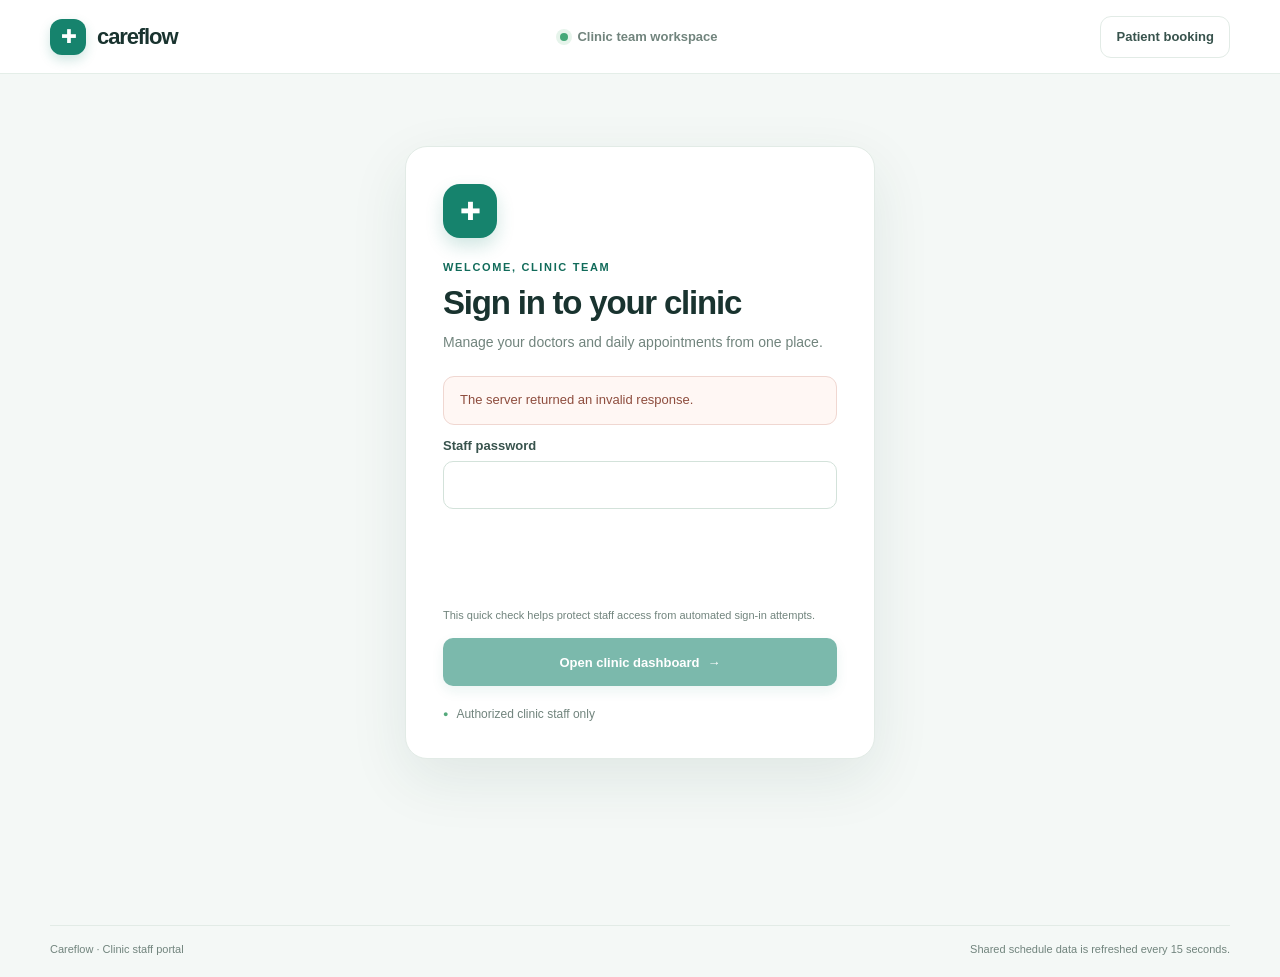
==== clinic.html @ b570c36c "Add Careflow clinic appointment app Co-authored-by: Copilot <223556219+Copilot@users.noreply.github." ====
<!doctype html>
<html lang="en">
  <head>
    <meta charset="utf-8">
    <meta name="viewport" content="width=device-width, initial-scale=1">
    <meta name="theme-color" content="#f2f7f5">
    <title>Careflow — Clinic staff portal</title>
    <link rel="stylesheet" href="/styles.css">
  </head>
  <body>
    <header class="site-header">
      <a class="brand" href="/clinic" aria-label="Careflow clinic portal">
        <span class="brand-mark" aria-hidden="true">✚</span>
        <span>careflow</span>
      </a>
      <span class="secure-label"><span></span> Clinic team workspace</span>
      <a class="portal-link" href="/">Patient booking</a>
    </header>

    <main>
      <section id="clinicLogin" class="clinic-login">
        <div class="login-icon" aria-hidden="true">✚</div>
        <p class="eyebrow">WELCOME, CLINIC TEAM</p>
        <h1>Sign in to your clinic</h1>
        <p>Manage your doctors and daily appointments from one place.</p>
        <div id="loginError" class="notice notice-error" role="alert" hidden></div>
        <form id="staffLoginForm">
          <label>Staff password
            <input name="password" type="password" autocomplete="current-password" required>
          </label>
          <div class="turnstile-block">
            <div id="staffTurnstile" class="turnstile-widget" aria-label="Security check"></div>
            <p>This quick check helps protect staff access from automated sign-in attempts.</p>
          </div>
          <button id="staffLoginButton" class="button button-primary" type="submit" disabled>Open clinic dashboard <span aria-hidden="true">→</span></button>
        </form>
        <p class="login-footnote"><span aria-hidden="true">●</span> Authorized clinic staff only</p>
      </section>

      <div id="clinicDashboard" hidden>
        <section class="clinic-heading">
          <div>
            <p class="eyebrow">YOUR DAILY WORKSPACE</p>
            <h1>Clinic schedule</h1>
            <p class="section-description">Your doctors, appointments, and patient queue—all in one place.</p>
          </div>
          <div class="clinic-heading-actions">
            <span class="staff-pill"><span class="staff-pill-dot"></span><span id="clinicAccountEmail" class="clinic-account-email"></span></span>
            <button id="logoutButton" class="button button-secondary" type="button">Sign out</button>
          </div>
        </section>
        <div id="clinicError" class="notice notice-error" role="alert" hidden></div>
        <div id="clinicSuccess" class="notice notice-success" role="status" hidden></div>

        <section class="admin-section">
          <div class="admin-section-heading">
            <div><p class="section-kicker">CLINIC DIRECTORY</p><h2>Doctors</h2><p>Keep your care team and clinic hours up to date.</p></div>
            <button id="addDoctorButton" class="button button-primary" type="button"><span aria-hidden="true">＋</span> Add doctor</button>
          </div>
          <div id="clinicDoctors" class="clinic-doctor-list"></div>
        </section>

        <section class="admin-section appointments-section">
          <div class="admin-section-heading">
            <div><p class="section-kicker">PATIENT QUEUE</p><h2>Appointments</h2><p>Review visits, manage tokens, or book for someone at reception.</p></div>
            <div class="clinic-appointment-actions">
              <label class="filter-field"><span>Schedule date</span><input id="clinicDate" type="date"></label>
              <button id="bookPatientButton" class="button button-primary" type="button"><span aria-hidden="true">＋</span> Book for a patient</button>
            </div>
          </div>
          <div id="appointmentsList" class="appointments-list" aria-live="polite"></div>
          <div id="appointmentsEmpty" class="empty-card" hidden>
            <span class="empty-symbol">✓</span>
            <strong>No appointments for this date</strong>
            <span>New patient bookings will show up here.</span>
          </div>
        </section>
      </div>
    </main>

    <footer class="site-footer">
      <span>Careflow · Clinic staff portal</span>
      <span>Shared schedule data is refreshed every 15 seconds.</span>
    </footer>

    <dialog id="doctorDialog" class="doctor-dialog">
      <form id="doctorForm" novalidate>
        <div class="dialog-heading">
          <div><p class="eyebrow">CLINIC DIRECTORY</p><h2 id="doctorDialogTitle">Add a doctor</h2></div>
          <button type="button" id="closeDoctorDialog" class="dialog-close" aria-label="Close">×</button>
        </div>
        <input type="hidden" name="id">
        <label>Doctor name<input name="name" required maxlength="100" placeholder="Dr. Alex Taylor"></label>
        <label>Specialty<input name="specialty" required maxlength="100" placeholder="Family Medicine"></label>
        <fieldset class="days-field">
          <legend>Working days</legend>
          <div class="days-options">
            <label><input type="checkbox" name="workingDays" value="0"> Sun</label>
            <label><input type="checkbox" name="workingDays" value="1"> Mon</label>
            <label><input type="checkbox" name="workingDays" value="2"> Tue</label>
            <label><input type="checkbox" name="workingDays" value="3"> Wed</label>
            <label><input type="checkbox" name="workingDays" value="4"> Thu</label>
            <label><input type="checkbox" name="workingDays" value="5"> Fri</label>
            <label><input type="checkbox" name="workingDays" value="6"> Sat</label>
          </div>
        </fieldset>
        <div class="form-fields">
          <label>Start time<input name="startTime" type="time" required value="09:00"></label>
          <label>End time<input name="endTime" type="time" required value="17:00"></label>
        </div>
        <label>Average consultation estimate (minutes per patient)
          <select name="avgMinutes">
            <option value="5">5 minutes</option><option value="6">6 minutes</option>
            <option value="7" selected>7 minutes</option><option value="8">8 minutes</option>
            <option value="9">9 minutes</option><option value="10">10 minutes</option>
            <option value="12">12 minutes</option><option value="15">15 minutes</option>
            <option value="20">20 minutes</option><option value="30">30 minutes</option>
            <option value="45">45 minutes</option><option value="60">60 minutes</option>
          </select>
        </label>
        <p class="form-help">Starter values by specialty are estimates, not medical standards. Adjust them to your clinic's actual visit lengths.</p>
        <label class="active-toggle"><input name="active" type="checkbox" checked> Listed for patient bookings</label>
        <p id="doctorFormError" class="form-error" role="alert" hidden></p>
        <div class="dialog-actions">
          <button id="cancelDoctorEdit" class="button button-secondary" type="button">Cancel</button>
          <button class="button button-primary" type="submit">Save doctor</button>
        </div>
      </form>
    </dialog>

    <dialog id="appointmentDialog" class="doctor-dialog">
      <form id="staffAppointmentForm">
        <div class="dialog-heading">
          <div><p class="eyebrow">RECEPTION BOOKING</p><h2>Book for a patient</h2></div>
          <button type="button" id="closeAppointmentDialog" class="dialog-close" aria-label="Close">×</button>
        </div>
        <label>Doctor
          <select name="doctorId" required></select>
        </label>
        <div class="form-fields">
          <label>Patient name<input name="patientName" required maxlength="100" autocomplete="name"></label>
          <label>Appointment date<input name="date" type="date" required></label>
        </div>
        <label>Patient mobile number
          <input name="patientPhone" type="tel" required maxlength="24" autocomplete="tel" placeholder="7-15 digits">
        </label>
        <p class="form-help">Enter the patient's phone number so the clinic can contact them. Share the private tracking link after booking.</p>
        <p id="staffAppointmentError" class="form-error" role="alert" hidden></p>
        <div class="dialog-actions">
          <button id="cancelStaffAppointment" class="button button-secondary" type="button">Cancel</button>
          <button id="saveStaffAppointment" class="button button-primary" type="submit" disabled>Book appointment</button>
        </div>
      </form>
    </dialog>

    <div id="toastRegion" class="toast-region" aria-live="polite"></div>
    <script src="/turnstile.js"></script>
    <script src="/clinic.js"></script>
  </body>
</html>
---- styles.css ----
:root {
  color-scheme: light;
  --ink: #19332f;
  --ink-soft: #38534d;
  --muted: #71847d;
  --muted-soft: #90a099;
  --line: #e2ebe6;
  --line-strong: #d3e2da;
  --green: #16836d;
  --green-dark: #116b5a;
  --green-deep: #124e45;
  --mint: #e3f3ec;
  --mint-soft: #f0f8f4;
  --canvas: #f4f8f6;
  --white: #fff;
  --amber: #d49b4f;
  --rose: #b9685d;
  --shadow-card: 0 12px 34px rgb(26 64 51 / 7%);
  font-family: Inter, "Segoe UI", Arial, sans-serif;
  font-synthesis: none;
  text-rendering: optimizeLegibility;
}

* { box-sizing: border-box; }
[hidden] { display: none !important; }
html { scroll-behavior: smooth; scroll-padding-top: 86px; }
body { margin: 0; background: var(--canvas); color: var(--ink); font-size: 15px; -webkit-font-smoothing: antialiased; }
button, input, select { font: inherit; }
button { cursor: pointer; }
button:disabled { cursor: not-allowed; opacity: .56; }
a { color: inherit; }

.site-header {
  position: sticky;
  top: 0;
  z-index: 4;
  height: 74px;
  display: flex;
  align-items: center;
  gap: 30px;
  padding: 0 max(28px, calc((100% - 1180px) / 2));
  border-bottom: 1px solid rgb(222 234 227 / 80%);
  background: rgb(255 255 255 / 94%);
  backdrop-filter: blur(14px);
}
.brand { display: inline-flex; align-items: center; gap: 11px; color: var(--ink); text-decoration: none; font-size: 22px; font-weight: 750; letter-spacing: -1.1px; }
.brand-mark { width: 36px; height: 36px; display: grid; place-items: center; border-radius: 12px; color: #fff; background: var(--green); box-shadow: 0 5px 12px rgb(22 131 109 / 20%); font-size: 19px; }
.secure-label { display: flex; align-items: center; gap: 9px; margin-left: auto; color: var(--muted); font-size: 13px; font-weight: 600; }
.secure-label > span { width: 8px; height: 8px; border-radius: 50%; background: #45a878; box-shadow: 0 0 0 4px #e6f4eb; }
.portal-link { display: inline-flex; align-items: center; justify-content: center; gap: 8px; min-height: 42px; margin-left: auto; border: 1px solid var(--line); border-radius: 11px; padding: 0 15px; color: var(--ink-soft); background: #fff; text-decoration: none; font-size: 13px; font-weight: 650; transition: border-color .2s, color .2s, background .2s; }
.portal-link:hover { border-color: #b9d8c8; color: var(--green-dark); background: var(--mint-soft); }
.portal-link-icon { color: var(--green); font-size: 15px; }

main { width: min(100% - 56px, 1180px); min-height: calc(100vh - 150px); margin: 0 auto; }
.hero { position: relative; min-height: 368px; display: flex; align-items: center; margin-top: 28px; overflow: hidden; border: 1px solid #d5e9dd; border-radius: 24px; padding: 52px 7%; background: linear-gradient(116deg, #eaf6ef 0%, #edf7f1 54%, #dcefe5 100%); box-shadow: 0 18px 50px rgb(31 78 57 / 6%); }
.hero::before { position: absolute; top: -190px; right: 12%; width: 430px; height: 430px; border: 1px solid rgb(67 145 105 / 13%); border-radius: 50%; content: ""; }
.hero-copy { position: relative; z-index: 1; width: min(100%, 560px); }
.eyebrow { margin: 0 0 13px; color: var(--green-dark); font-size: 11px; font-weight: 750; letter-spacing: 1.65px; }
h1, h2, h3, p { margin-top: 0; }
.hero h1, .clinic-heading h1, .clinic-login h1 { margin: 0; color: var(--ink); font-size: clamp(38px, 5vw, 58px); line-height: 1.06; letter-spacing: -2.6px; }
.hero h1 span { color: var(--green); }
.hero-description { max-width: 485px; margin: 18px 0 23px; color: #60766d; font-size: 16px; line-height: 1.72; }
.hero-cta { display: inline-flex; align-items: center; gap: 11px; min-height: 48px; border-radius: 12px; padding: 0 18px; color: #fff; background: var(--green); box-shadow: 0 7px 17px rgb(22 131 109 / 19%); text-decoration: none; font-size: 14px; font-weight: 700; transition: transform .2s, background .2s; }
.hero-cta:hover { transform: translateY(-2px); background: var(--green-dark); }
.hero-cta span { display: grid; width: 22px; height: 22px; place-items: center; border-radius: 7px; color: var(--green-dark); background: #fff; font-size: 14px; }
.hero-art { position: absolute; top: 0; right: 0; width: 44%; height: 100%; }
.hero-orbit { position: absolute; border: 1px solid rgb(39 128 91 / 15%); border-radius: 50%; }
.orbit-one { top: 17px; right: 62px; width: 310px; height: 310px; }
.orbit-two { top: 52px; right: 97px; width: 240px; height: 240px; }
.hero-card { position: absolute; top: 92px; right: 13%; width: 272px; min-height: 182px; display: flex; align-items: flex-start; gap: 15px; padding: 24px; border: 1px solid rgb(255 255 255 / 82%); border-radius: 19px; background: rgb(255 255 255 / 94%); box-shadow: 0 20px 46px rgb(23 75 54 / 15%); transform: rotate(2deg); }
.hero-card-icon { width: 42px; height: 42px; display: grid; flex: 0 0 42px; place-items: center; border-radius: 14px; color: var(--green-dark); background: var(--mint); font-size: 22px; font-weight: 750; }
.hero-card-copy { display: grid; gap: 11px; }
.hero-card-copy small { color: var(--muted); font-size: 9px; font-weight: 750; letter-spacing: 1.15px; }
.hero-card-copy strong { color: var(--ink); font-size: 22px; line-height: 1.2; letter-spacing: -.5px; }
.hero-card-copy > span { color: var(--green-dark); font-size: 11px; font-weight: 650; }
.hero-sparkle { position: absolute; color: var(--amber); }.sparkle-one { top: 51px; right: 70px; font-size: 27px; }.sparkle-two { right: 55px; bottom: 47px; font-size: 33px; }

.booking-steps { display: grid; grid-template-columns: repeat(3, 1fr); gap: 14px; margin: 20px 0 0; }
.booking-step { min-height: 82px; display: flex; align-items: center; gap: 14px; border: 1px solid var(--line); border-radius: 15px; padding: 14px 18px; background: #fff; }
.booking-step > span { width: 38px; height: 38px; display: grid; flex: 0 0 38px; place-items: center; border-radius: 12px; color: var(--green-dark); background: var(--mint-soft); font-size: 12px; font-weight: 750; }
.booking-step div { display: grid; gap: 4px; }.booking-step strong { color: var(--ink-soft); font-size: 13px; }.booking-step small { color: var(--muted); font-size: 12px; }

.booking-section { padding: 54px 0 35px; }
.section-top { display: flex; justify-content: space-between; align-items: end; gap: 24px; margin-bottom: 22px; }
.section-top h2, .admin-section h2, .booking-panel h2 { margin: 0 0 8px; color: var(--ink); font-size: 27px; letter-spacing: -.8px; }
.section-description { margin: 0; color: var(--muted); font-size: 14px; line-height: 1.6; }
.filters { display: flex; gap: 11px; }
.filter-field { display: grid; gap: 7px; color: #526a60; font-size: 12px; font-weight: 700; }
.filter-field input, .filter-field select { min-width: 172px; height: 46px; border: 1px solid var(--line-strong); border-radius: 10px; padding: 0 13px; color: var(--ink-soft); background: #fff; font-size: 14px; }
.filter-field input:focus, .filter-field select:focus, input:focus, select:focus { outline: 3px solid rgb(54 154 112 / 17%); border-color: #58a987; }
.doctor-grid { display: grid; grid-template-columns: repeat(2, minmax(0, 1fr)); gap: 15px; }
.doctor-card { position: relative; min-width: 0; display: flex; align-items: center; gap: 16px; border: 1px solid var(--line); border-radius: 16px; padding: 19px; background: #fff; box-shadow: 0 4px 16px rgb(28 69 52 / 3%); transition: transform .2s, border-color .2s, box-shadow .2s; }
.doctor-card:hover { transform: translateY(-2px); border-color: #c1decf; box-shadow: var(--shadow-card); }
.doctor-avatar { width: 56px; height: 56px; display: grid; flex: 0 0 56px; place-items: center; border-radius: 17px; color: #26745c; background: #e7f4eb; font-size: 15px; font-weight: 750; }
.doctor-avatar.violet { color: #7363a0; background: #f0eef9; }.doctor-avatar.rose { color: #a76e73; background: #f8eeee; }.doctor-avatar.blue { color: #527b98; background: #eaf3f8; }.doctor-avatar.gold { color: #96743e; background: #f8f1e4; }
.doctor-info { min-width: 0; flex: 1; }
.doctor-name { margin: 0 0 5px; overflow: hidden; color: var(--ink); font-size: 17px; font-weight: 750; text-overflow: ellipsis; white-space: nowrap; }
.doctor-specialty { margin: 0 0 10px; color: var(--green-dark); font-size: 13px; font-weight: 650; }
.doctor-meta { display: flex; flex-wrap: wrap; gap: 7px 12px; color: var(--muted); font-size: 11px; }.doctor-meta span { display: inline-flex; align-items: center; gap: 5px; }
.doctor-meta:last-child { margin-top: 6px; }
.doctor-open { min-height: 42px; flex: 0 0 auto; border: 1px solid #d1e8dc; border-radius: 10px; padding: 0 13px; color: var(--green-dark); background: var(--mint-soft); font-size: 12px; font-weight: 750; transition: color .2s, background .2s, border-color .2s; }
.doctor-open:hover { border-color: var(--green); color: #fff; background: var(--green); }
.empty-card { min-height: 210px; display: grid; align-content: center; justify-items: center; gap: 10px; border: 1px dashed #cbded2; border-radius: 16px; color: var(--muted); background: #fff; font-size: 13px; }
.empty-card strong { color: var(--ink-soft); font-size: 16px; }.empty-symbol { width: 42px; height: 42px; display: grid; place-items: center; border-radius: 14px; color: var(--green-dark); background: var(--mint); font-size: 20px; }

.button { min-height: 44px; display: inline-flex; align-items: center; justify-content: center; gap: 8px; border: 0; border-radius: 10px; padding: 0 16px; font-size: 13px; font-weight: 750; transition: background .2s, transform .2s, box-shadow .2s; }
.button:active { transform: translateY(1px); }
.button-primary { color: #fff; background: var(--green); box-shadow: 0 5px 13px rgb(22 131 109 / 16%); }.button-primary:hover { background: var(--green-dark); box-shadow: 0 7px 17px rgb(22 131 109 / 22%); }
.button-secondary { border: 1px solid var(--line-strong); color: var(--ink-soft); background: #fff; }.button-secondary:hover { border-color: #b8d7c7; color: var(--green-dark); background: var(--mint-soft); }
.text-button { border: 0; padding: 8px; color: var(--green-dark); background: transparent; font-size: 13px; font-weight: 700; }.text-button:hover { text-decoration: underline; }
.notice { margin: 13px 0; border-radius: 11px; padding: 13px 16px; font-size: 13px; line-height: 1.55; }
.notice-error { border: 1px solid #f0d7d1; color: #8e4d3e; background: #fff7f4; }.notice-success { border: 1px solid #cfe7d7; color: #356b48; background: #f0f8f2; }
.notice-warning { border: 1px solid #ebdfc3; color: #79642f; background: #fffaf0; }

.booking-panel { margin: 0 0 45px; border: 1px solid var(--line); border-radius: 18px; padding: 27px; background: #fff; box-shadow: var(--shadow-card); }
.booking-panel-heading { display: flex; align-items: flex-start; justify-content: space-between; gap: 17px; padding-bottom: 20px; border-bottom: 1px solid #edf2ef; }
.booking-panel-heading h2 { font-size: 24px; }.booking-panel-heading .section-description { color: var(--green-dark); }
.slot-area { padding: 20px 0; }
.slot-heading { display: flex; justify-content: space-between; align-items: center; gap: 15px; margin-bottom: 12px; color: var(--ink-soft); font-size: 14px; }.slot-heading span { color: var(--muted); font-size: 12px; }
.next-token-estimate { border: 1px solid #cde5d7; border-radius: 12px; padding: 16px 18px; color: #365e4c; background: var(--mint-soft); font-size: 14px; line-height: 1.65; }
.muted-message { margin: 0; color: var(--muted); font-size: 13px; line-height: 1.6; }
.patient-form { padding-top: 19px; border-top: 1px solid #edf2ef; }
.form-intro { display: grid; gap: 5px; margin-bottom: 16px; color: var(--ink-soft); font-size: 15px; }.form-intro span { color: var(--muted); font-size: 13px; }
.form-fields { display: grid; grid-template-columns: repeat(2, minmax(0, 1fr)); gap: 16px; }
.patient-form label, .doctor-dialog form > label { display: grid; gap: 8px; color: #405c50; font-size: 13px; font-weight: 700; }
.form-help { margin: -5px 0 0; color: var(--muted); font-size: 12px; line-height: 1.55; }
.patient-form input, .doctor-dialog input:not([type=checkbox]):not([type=hidden]), .doctor-dialog select { width: 100%; min-height: 46px; border: 1px solid var(--line-strong); border-radius: 10px; padding: 0 13px; color: var(--ink); background: #fff; font-size: 14px; }
.turnstile-block { display: grid; justify-items: start; gap: 5px; min-width: 0; margin-top: 15px; }
.turnstile-widget { max-width: 100%; min-height: 65px; overflow: hidden; }
.turnstile-block p { margin: 0; color: var(--muted); font-size: 11px; line-height: 1.5; }
.form-submit-row { display: flex; justify-content: space-between; align-items: center; gap: 16px; margin-top: 18px; }
.privacy-note { color: var(--muted); font-size: 12px; line-height: 1.5; }.form-error { margin: 10px 0 0; color: #a14c3e; font-size: 13px; line-height: 1.5; }

.confirmation-card { display: flex; gap: 17px; margin: 0 0 44px; border: 1px solid #cde5d5; border-radius: 17px; padding: 25px; background: #f1f8f2; box-shadow: var(--shadow-card); }
.confirmation-icon { width: 45px; height: 45px; display: grid; flex: 0 0 45px; place-items: center; border-radius: 15px; color: #fff; background: #43956b; font-size: 21px; font-weight: 700; }
.confirmation-icon.cancelled { background: var(--rose); }
.confirmation-copy h2 { margin: 0 0 10px; font-size: 24px; letter-spacing: -.5px; }.confirmation-copy > p:not(.eyebrow) { color: #526b5c; font-size: 14px; line-height: 1.65; }.confirmation-help { color: var(--muted) !important; }
.booking-track-link { color: var(--green-dark); font-size: 13px; font-weight: 750; }.booking-track-link:hover { text-decoration-thickness: 2px; }
.confirmation-actions { display: flex; flex-wrap: wrap; gap: 9px; }
.button-danger { border: 1px solid #ecd2cd; color: #914e43; background: #fff7f5; }.button-danger:hover { background: #ffefeb; }
.booking-notifications { display: grid; gap: 9px; margin: 14px 0; }
.booking-update { display: flex; justify-content: space-between; align-items: center; gap: 13px; border: 1px solid #e8dfc7; border-radius: 10px; padding: 12px 14px; background: #fffaf0; }
.booking-update p { margin: 0; color: #75643e; font-size: 13px; line-height: 1.5; }

.clinic-login { width: min(100%, 470px); margin: 72px auto; border: 1px solid var(--line); border-radius: 22px; padding: 37px; background: #fff; box-shadow: 0 20px 60px rgb(27 68 51 / 9%); }
.login-icon { width: 54px; height: 54px; display: grid; place-items: center; margin-bottom: 23px; border-radius: 17px; color: #fff; background: var(--green); box-shadow: 0 8px 18px rgb(22 131 109 / 20%); font-size: 25px; }
.clinic-login h1 { font-size: 33px; letter-spacing: -1.2px; }.clinic-login > p:not(.eyebrow):not(.login-footnote) { margin: 10px 0 23px; color: var(--muted); font-size: 14px; line-height: 1.6; }
.clinic-login form { display: grid; gap: 13px; }.clinic-login label { display: grid; gap: 8px; color: var(--ink-soft); font-size: 13px; font-weight: 700; }
.clinic-login input { width: 100%; height: 48px; border: 1px solid var(--line-strong); border-radius: 10px; padding: 0 13px; font-size: 15px; }
.clinic-login .button { width: 100%; min-height: 48px; margin-top: 2px; }
.login-footnote { display: flex; align-items: center; gap: 8px; margin: 21px 0 0; color: var(--muted); font-size: 12px; }.login-footnote span { color: #54a97b; font-size: 9px; }
.clinic-heading { display: flex; justify-content: space-between; align-items: center; gap: 25px; padding: 43px 0 28px; }
.clinic-heading h1 { font-size: 37px; letter-spacing: -1.3px; }.clinic-heading .eyebrow { margin-bottom: 9px; }.clinic-heading .section-description { margin-top: 10px; }
.clinic-heading-actions { display: flex; align-items: center; gap: 10px; }
.clinic-account-email { color: var(--ink-soft); font-size: 12px; font-weight: 650; }
.staff-pill { display: inline-flex; align-items: center; gap: 8px; min-height: 40px; border: 1px solid var(--line); border-radius: 20px; padding: 0 13px; background: #fff; }
.staff-pill-dot { width: 8px; height: 8px; border-radius: 50%; background: #46a572; }
.admin-section { margin: 0 0 18px; border: 1px solid var(--line); border-radius: 17px; padding: 23px; background: #fff; box-shadow: 0 6px 23px rgb(27 68 51 / 4%); }
.admin-section-heading { display: flex; justify-content: space-between; align-items: center; gap: 20px; margin-bottom: 18px; }
.admin-section-heading h2 { margin: 0 0 5px; font-size: 21px; letter-spacing: -.4px; }.admin-section-heading p:not(.section-kicker) { margin: 0; color: var(--muted); font-size: 13px; line-height: 1.5; }
.section-kicker { margin: 0 0 7px; color: var(--green-dark); font-size: 10px; font-weight: 750; letter-spacing: 1.25px; }
.clinic-appointment-actions { display: flex; align-items: end; gap: 10px; }.clinic-appointment-actions .button { white-space: nowrap; }
.clinic-doctor-list { display: grid; gap: 10px; }
.clinic-doctor-row { display: grid; grid-template-columns: minmax(160px, 1.35fr) minmax(150px, 1fr) minmax(185px, 1.35fr) auto; align-items: center; gap: 17px; border: 1px solid #e8efeb; border-radius: 12px; padding: 15px; background: #fcfefd; }
.clinic-doctor-row.inactive { opacity: .65; }.clinic-doctor-name { color: var(--ink); font-size: 14px; font-weight: 750; }.clinic-doctor-specialty { margin-top: 5px; color: var(--green-dark); font-size: 12px; font-weight: 650; }
.hours-copy { color: var(--ink-soft); font-size: 12px; line-height: 1.6; }.days-copy { color: var(--muted); font-size: 12px; line-height: 1.5; }
.row-actions { display: flex; justify-content: end; gap: 7px; }.small-button { min-height: 34px; border: 1px solid var(--line); border-radius: 8px; padding: 0 11px; color: var(--ink-soft); background: #fff; font-size: 12px; font-weight: 650; transition: background .2s, border-color .2s; }.small-button:hover { border-color: #b9d7c7; background: var(--mint-soft); }.small-button.danger { color: #98594e; }

.appointments-list { display: grid; gap: 9px; }
.appointment-row { display: grid; grid-template-columns: 90px minmax(150px, 1.3fr) minmax(135px, 1fr) minmax(110px, .7fr) auto; align-items: center; gap: 15px; border: 1px solid #e8efeb; border-radius: 12px; padding: 15px; background: #fcfefd; }
.appointment-time { color: var(--green-dark); font-size: 14px; font-weight: 750; }.appointment-patient { color: var(--ink); font-size: 13px; font-weight: 700; }.appointment-phone { display: block; margin-top: 5px; color: var(--muted); font-size: 12px; font-weight: 400; }.appointment-doctor { color: var(--ink-soft); font-size: 12px; }.appointment-duration { margin-top: 5px; color: var(--muted); font-size: 11px; }
.appointment-status { display: inline-flex; align-items: center; gap: 7px; color: #3b805a; font-size: 12px; font-weight: 650; text-transform: capitalize; }.appointment-status::before { width: 8px; height: 8px; border-radius: 50%; background: #56a578; content: ""; }.appointment-status.completed { color: #74847b; }.appointment-status.completed::before { background: #9daa9f; }.appointment-status.cancelled, .appointment-status.no_show { color: #9a6b63; }.appointment-status.cancelled::before, .appointment-status.no_show::before { background: #c4897c; }

.doctor-dialog { width: min(520px, calc(100% - 28px)); max-height: min(90vh, 790px); overflow-y: auto; border: 1px solid var(--line); border-radius: 18px; padding: 27px; color: var(--ink); background: #fff; box-shadow: 0 25px 80px rgb(17 45 34 / 28%); }
.doctor-dialog::backdrop { background: rgb(16 38 29 / 56%); backdrop-filter: blur(3px); }.doctor-dialog form { display: grid; gap: 15px; }
.dialog-heading { display: flex; justify-content: space-between; align-items: start; margin-bottom: 3px; }.dialog-heading h2 { margin: 0; font-size: 23px; letter-spacing: -.6px; }.dialog-close { width: 36px; height: 36px; border: 0; border-radius: 10px; color: var(--muted); background: var(--canvas); font-size: 25px; }.dialog-close:hover { color: var(--ink); background: var(--mint); }
.days-field { margin: 0; border: 1px solid var(--line-strong); border-radius: 10px; padding: 13px; }.days-field legend { padding: 0 6px; color: var(--ink-soft); font-size: 12px; font-weight: 700; }.days-options { display: flex; flex-wrap: wrap; gap: 10px 16px; }.days-options label, .active-toggle { display: flex; align-items: center; gap: 7px; color: var(--ink-soft); font-size: 12px; }.days-options input, .active-toggle input { accent-color: var(--green); }
.active-toggle { margin-top: 2px; }.dialog-actions { display: flex; justify-content: flex-end; gap: 9px; padding-top: 5px; }
.toast-region { position: fixed; right: 22px; bottom: 22px; z-index: 5; display: grid; gap: 9px; }.toast { max-width: min(390px, calc(100vw - 40px)); border-radius: 10px; padding: 14px 17px; color: #fff; background: #214b3f; box-shadow: 0 8px 28px rgb(18 44 33 / 25%); font-size: 13px; line-height: 1.5; }
.site-footer { width: min(100% - 56px, 1180px); display: flex; justify-content: space-between; gap: 20px; margin: 29px auto 0; border-top: 1px solid var(--line); padding: 17px 0 22px; color: var(--muted); font-size: 11px; }

@media (max-width: 900px) {
  .hero { min-height: 340px; padding-left: 5%; }.hero-art { right: -9%; width: 45%; opacity: .92; }.hero-card { right: 12%; width: 245px; }.orbit-one { right: 44px; }.orbit-two { right: 79px; }
  .doctor-grid { grid-template-columns: 1fr; }.clinic-doctor-row { grid-template-columns: minmax(150px, 1.2fr) minmax(130px, 1fr) auto; }.clinic-doctor-row > :nth-child(3) { grid-column: 1 / span 2; }
  .appointment-row { grid-template-columns: 80px minmax(140px, 1.2fr) minmax(125px, 1fr) auto; }.appointment-row > :nth-child(4) { grid-column: 3; }.appointment-row .row-actions { grid-column: 4; grid-row: 1 / span 2; flex-direction: column; }
}

@media (max-width: 640px) {
  html { scroll-padding-top: 70px; }
  .site-header { height: 64px; gap: 12px; padding: 0 18px; }.brand { gap: 8px; font-size: 19px; }.brand-mark { width: 32px; height: 32px; border-radius: 10px; font-size: 17px; }.portal-link { min-height: 38px; padding: 0 11px; font-size: 11px; }.secure-label { display: none; }
  main { width: calc(100% - 32px); }.hero { min-height: 380px; align-items: flex-start; margin-top: 16px; border-radius: 19px; padding: 31px 24px 190px; }.hero h1 { font-size: clamp(34px, 10vw, 46px); letter-spacing: -1.8px; }.hero-description { max-width: 440px; margin: 13px 0 17px; font-size: 14px; line-height: 1.6; }.hero-art { top: auto; right: 0; bottom: 0; width: 100%; height: 190px; opacity: .94; }.hero-orbit { display: none; }.hero-card { top: 10px; right: 15%; width: min(280px, 74%); min-height: 138px; gap: 12px; padding: 17px; transform: rotate(1deg); }.hero-card-icon { width: 36px; height: 36px; flex-basis: 36px; border-radius: 12px; }.hero-card-copy { gap: 7px; }.hero-card-copy strong { font-size: 19px; }.sparkle-one { top: 12px; right: 6%; }.sparkle-two { right: 8%; bottom: 14px; }
  .booking-steps { grid-template-columns: 1fr; gap: 8px; margin-top: 12px; }.booking-step { min-height: 67px; padding: 10px 13px; }.booking-step > span { width: 34px; height: 34px; flex-basis: 34px; border-radius: 10px; }
  .booking-section { padding: 38px 0 25px; }.section-top { align-items: stretch; flex-direction: column; gap: 16px; }.section-top h2 { font-size: 24px; }.filters { display: grid; grid-template-columns: 1fr 1fr; gap: 9px; }.filter-field input, .filter-field select { width: 100%; min-width: 0; height: 44px; font-size: 13px; }.filter-field { font-size: 11px; }
  .doctor-grid { gap: 10px; }.doctor-card { align-items: flex-start; flex-wrap: wrap; gap: 12px; padding: 14px; border-radius: 13px; }.doctor-avatar { width: 47px; height: 47px; flex-basis: 47px; border-radius: 14px; }.doctor-info { flex: 1 1 calc(100% - 63px); }.doctor-name { font-size: 15px; }.doctor-specialty { margin-bottom: 7px; font-size: 12px; }.doctor-meta { font-size: 10px; }.doctor-open { width: 100%; min-height: 42px; margin-top: 1px; font-size: 12px; }
  .booking-panel { margin-bottom: 27px; border-radius: 15px; padding: 17px; }.booking-panel-heading { gap: 9px; }.booking-panel-heading h2 { font-size: 21px; }.booking-panel-heading .text-button { flex: 0 0 auto; padding: 5px 0; font-size: 11px; }.slot-area { padding: 16px 0; }.slot-heading { align-items: flex-start; flex-direction: column; gap: 4px; font-size: 13px; }.form-fields { grid-template-columns: 1fr; gap: 13px; }.form-submit-row { align-items: stretch; flex-direction: column; gap: 11px; }.form-submit-row .button { width: 100%; }.privacy-note { font-size: 11px; }.patient-form input { min-height: 45px; }
  .confirmation-card { gap: 12px; margin-bottom: 27px; border-radius: 14px; padding: 16px; }.confirmation-icon { width: 38px; height: 38px; flex-basis: 38px; border-radius: 12px; }.confirmation-copy h2 { font-size: 20px; }.confirmation-copy > p:not(.eyebrow) { font-size: 13px; }.booking-update { align-items: flex-start; flex-direction: column; }
  .clinic-login { margin: 45px auto; border-radius: 18px; padding: 25px; }.clinic-login h1 { font-size: 28px; }.clinic-heading { align-items: flex-start; flex-direction: column; gap: 15px; padding: 30px 0 22px; }.clinic-heading h1 { font-size: 31px; }.clinic-heading-actions { width: 100%; justify-content: space-between; }.staff-pill { min-height: 38px; }.admin-section { margin-bottom: 13px; border-radius: 14px; padding: 16px; }.admin-section-heading { align-items: flex-start; flex-direction: column; gap: 13px; }.admin-section-heading .button { width: 100%; }
  .clinic-appointment-actions { width: 100%; align-items: stretch; flex-direction: column; }.clinic-appointment-actions .filter-field { width: 100%; }.clinic-appointment-actions .filter-field input { width: 100%; }.clinic-appointment-actions .button { width: 100%; white-space: normal; }
  .clinic-doctor-row { grid-template-columns: minmax(0, 1fr) auto; gap: 9px; padding: 12px; }.clinic-doctor-row > :nth-child(2), .clinic-doctor-row > :nth-child(3) { grid-column: 1 / -1; }.clinic-doctor-row .row-actions { grid-column: 2; grid-row: 1; flex-direction: column; }.clinic-doctor-name { font-size: 13px; }
  .appointment-row { grid-template-columns: 1fr auto; gap: 8px 12px; padding: 13px; }.appointment-row > :nth-child(1) { grid-column: 1; }.appointment-row > :nth-child(2) { grid-column: 1; }.appointment-row > :nth-child(3) { grid-column: 1; }.appointment-row > :nth-child(4) { grid-column: 1; }.appointment-row .row-actions { grid-column: 2; grid-row: 1 / span 4; flex-direction: column; }.appointment-status { font-size: 11px; }
  .doctor-dialog { border-radius: 15px; padding: 19px; }.dialog-heading h2 { font-size: 20px; }.days-options { gap: 10px 12px; }.site-footer { width: calc(100% - 32px); flex-direction: column; gap: 6px; line-height: 1.5; }
}

@media (prefers-reduced-motion: reduce) {
  *, *::before, *::after { scroll-behavior: auto !important; transition-duration: .01ms !important; animation-duration: .01ms !important; animation-iteration-count: 1 !important; }
}
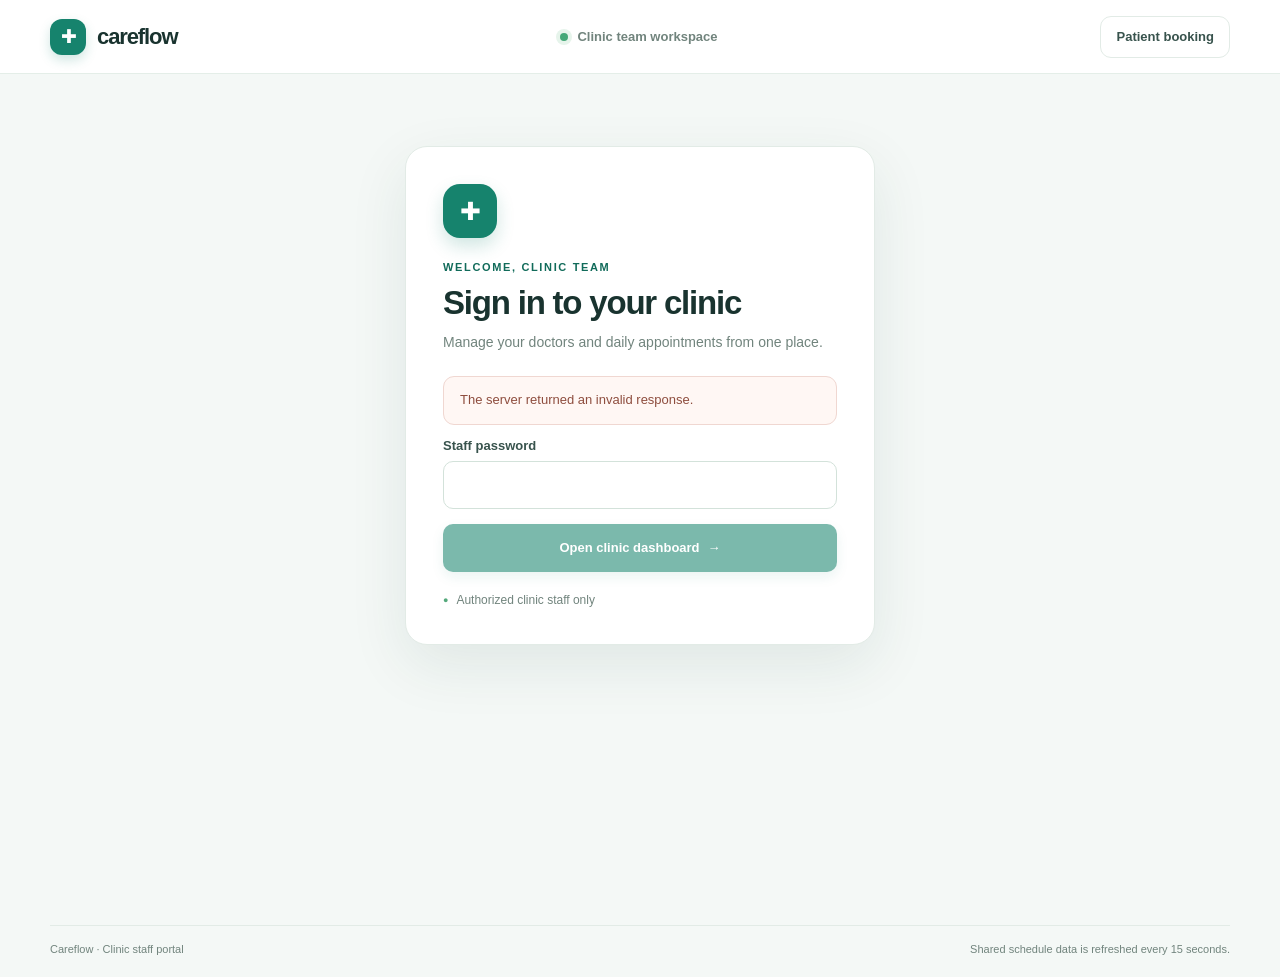
==== commit d2b5f61a: "Remove unused clinic features" ====
--- a/clinic.html
+++ b/clinic.html
@@ -28,10 +28,6 @@
           <label>Staff password
             <input name="password" type="password" autocomplete="current-password" required>
           </label>
-          <div class="turnstile-block">
-            <div id="staffTurnstile" class="turnstile-widget" aria-label="Security check"></div>
-            <p>This quick check helps protect staff access from automated sign-in attempts.</p>
-          </div>
           <button id="staffLoginButton" class="button button-primary" type="submit" disabled>Open clinic dashboard <span aria-hidden="true">→</span></button>
         </form>
         <p class="login-footnote"><span aria-hidden="true">●</span> Authorized clinic staff only</p>
@@ -154,7 +150,6 @@
     </dialog>
 
     <div id="toastRegion" class="toast-region" aria-live="polite"></div>
-    <script src="/turnstile.js"></script>
     <script src="/clinic.js"></script>
   </body>
 </html>
--- a/styles.css
+++ b/styles.css
@@ -125,9 +125,6 @@
 .patient-form label, .doctor-dialog form > label { display: grid; gap: 8px; color: #405c50; font-size: 13px; font-weight: 700; }
 .form-help { margin: -5px 0 0; color: var(--muted); font-size: 12px; line-height: 1.55; }
 .patient-form input, .doctor-dialog input:not([type=checkbox]):not([type=hidden]), .doctor-dialog select { width: 100%; min-height: 46px; border: 1px solid var(--line-strong); border-radius: 10px; padding: 0 13px; color: var(--ink); background: #fff; font-size: 14px; }
-.turnstile-block { display: grid; justify-items: start; gap: 5px; min-width: 0; margin-top: 15px; }
-.turnstile-widget { max-width: 100%; min-height: 65px; overflow: hidden; }
-.turnstile-block p { margin: 0; color: var(--muted); font-size: 11px; line-height: 1.5; }
 .form-submit-row { display: flex; justify-content: space-between; align-items: center; gap: 16px; margin-top: 18px; }
 .privacy-note { color: var(--muted); font-size: 12px; line-height: 1.5; }.form-error { margin: 10px 0 0; color: #a14c3e; font-size: 13px; line-height: 1.5; }
 
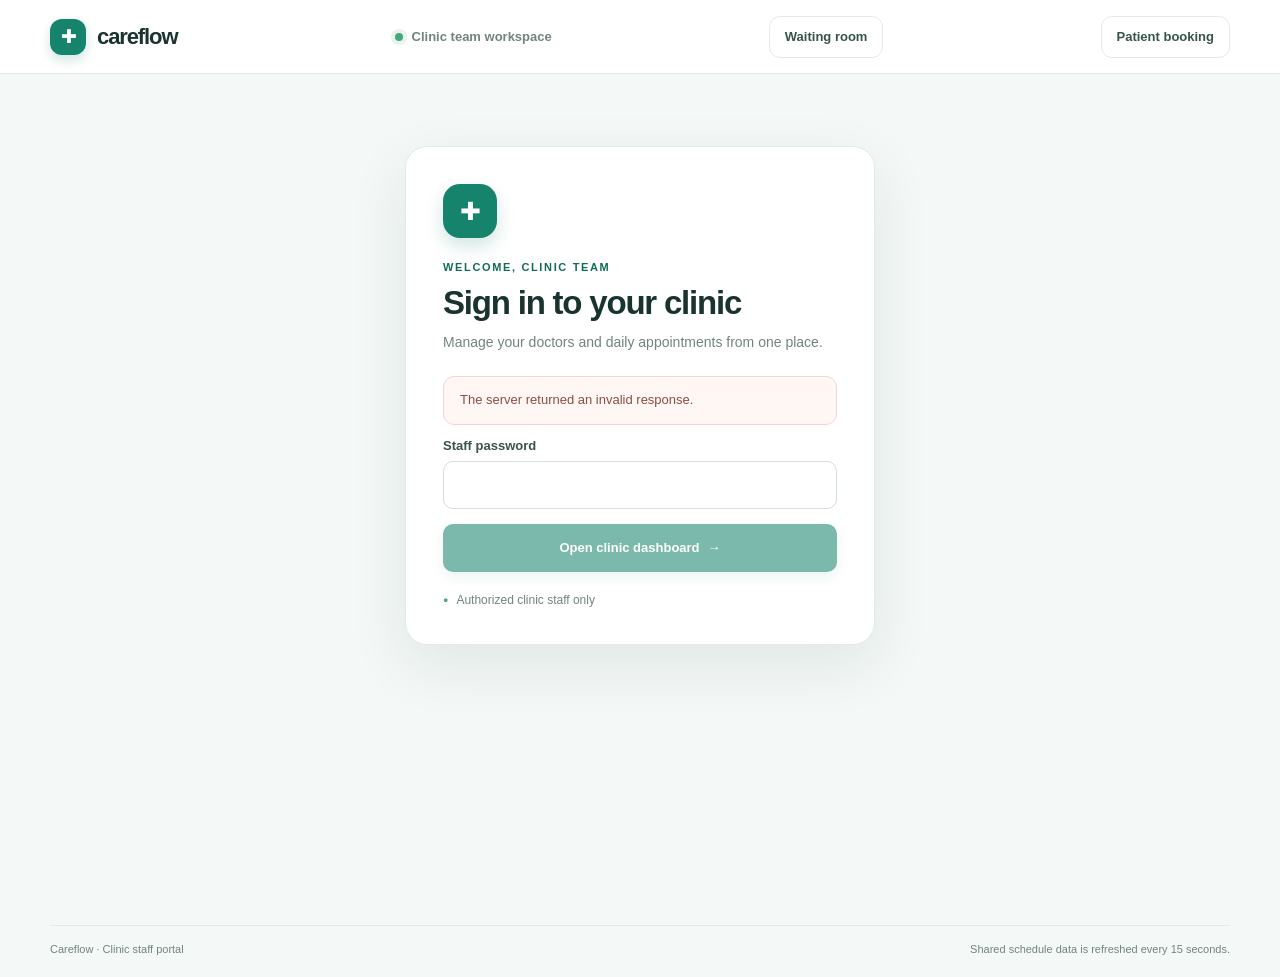
==== commit fa54e548: "Add AI doctor finder and waiting room Add the consent-based OpenAI doctor guide, token-only waiting " ====
--- a/clinic.html
+++ b/clinic.html
@@ -14,7 +14,8 @@
         <span>careflow</span>
       </a>
       <span class="secure-label"><span></span> Clinic team workspace</span>
-      <a class="portal-link" href="/">Patient booking</a>
+      <a class="portal-link" href="/waiting-room" target="_blank" rel="noopener noreferrer">Waiting room</a>
+      <a class="portal-link clinic-header-booking" href="/">Patient booking</a>
     </header>
 
     <main>
@@ -58,7 +59,7 @@
 
         <section class="admin-section appointments-section">
           <div class="admin-section-heading">
-            <div><p class="section-kicker">PATIENT QUEUE</p><h2>Appointments</h2><p>Review visits, manage tokens, or book for someone at reception.</p></div>
+            <div><p class="section-kicker">PATIENT QUEUE</p><h2>Appointments</h2><p>Review visits, manage tokens, or book for someone at reception. Use the waiting room display to show token progress without patient names.</p></div>
             <div class="clinic-appointment-actions">
               <label class="filter-field"><span>Schedule date</span><input id="clinicDate" type="date"></label>
               <button id="bookPatientButton" class="button button-primary" type="button"><span aria-hidden="true">＋</span> Book for a patient</button>
--- a/styles.css
+++ b/styles.css
@@ -84,6 +84,25 @@
 .section-top { display: flex; justify-content: space-between; align-items: end; gap: 24px; margin-bottom: 22px; }
 .section-top h2, .admin-section h2, .booking-panel h2 { margin: 0 0 8px; color: var(--ink); font-size: 27px; letter-spacing: -.8px; }
 .section-description { margin: 0; color: var(--muted); font-size: 14px; line-height: 1.6; }
+.ai-guide { margin: 18px 0 0; border: 1px solid var(--line); border-radius: 17px; padding: 24px; background: #fff; box-shadow: 0 6px 23px rgb(27 68 51 / 4%); }
+.ai-guide-heading { display: flex; justify-content: space-between; align-items: start; gap: 16px; }
+.ai-guide h2 { margin: 0 0 8px; font-size: 22px; letter-spacing: -.5px; }
+.ai-guide .notice { margin: 14px 0; }
+.ai-chat-messages { display: grid; gap: 10px; max-height: 390px; overflow-y: auto; margin: 14px 0; border: 1px solid var(--line); border-radius: 13px; padding: 14px; background: #f9fcfa; }
+.ai-chat-empty { margin: 0; color: var(--muted); font-size: 13px; line-height: 1.55; }
+.ai-chat-message { width: fit-content; max-width: min(90%, 680px); border-radius: 12px; padding: 11px 14px; color: var(--ink-soft); background: #fff; font-size: 13px; line-height: 1.6; white-space: pre-wrap; overflow-wrap: anywhere; }
+.ai-chat-message.user { justify-self: end; color: #fff; background: var(--green-dark); }
+.ai-doctor-suggestions { display: grid; gap: 8px; }
+.ai-doctor-card { display: flex; justify-content: space-between; align-items: center; gap: 12px; border: 1px solid var(--line); border-radius: 10px; padding: 11px 13px; background: #fff; }
+.ai-doctor-card strong { display: block; color: var(--ink); font-size: 13px; }
+.ai-doctor-card span { display: block; margin-top: 4px; color: var(--muted); font-size: 11px; }
+.ai-chat-form { display: grid; gap: 11px; }
+.ai-chat-form > label:first-child { color: var(--ink-soft); font-size: 13px; font-weight: 700; }
+.ai-chat-form textarea { width: 100%; resize: vertical; border: 1px solid var(--line-strong); border-radius: 10px; padding: 12px 13px; color: var(--ink); background: #fff; font: inherit; font-size: 14px; line-height: 1.5; }
+.ai-chat-form textarea:focus { outline: 3px solid rgb(54 154 112 / 17%); border-color: #58a987; }
+.ai-consent { display: flex; align-items: flex-start; gap: 9px; color: var(--muted); font-size: 11px; line-height: 1.55; }
+.ai-consent input { flex: 0 0 auto; margin-top: 2px; accent-color: var(--green); }
+.ai-chat-form > .button { justify-self: start; }
 .filters { display: flex; gap: 11px; }
 .filter-field { display: grid; gap: 7px; color: #526a60; font-size: 12px; font-weight: 700; }
 .filter-field input, .filter-field select { min-width: 172px; height: 46px; border: 1px solid var(--line-strong); border-radius: 10px; padding: 0 13px; color: var(--ink-soft); background: #fff; font-size: 14px; }
@@ -167,6 +186,22 @@
 .appointment-row { display: grid; grid-template-columns: 90px minmax(150px, 1.3fr) minmax(135px, 1fr) minmax(110px, .7fr) auto; align-items: center; gap: 15px; border: 1px solid #e8efeb; border-radius: 12px; padding: 15px; background: #fcfefd; }
 .appointment-time { color: var(--green-dark); font-size: 14px; font-weight: 750; }.appointment-patient { color: var(--ink); font-size: 13px; font-weight: 700; }.appointment-phone { display: block; margin-top: 5px; color: var(--muted); font-size: 12px; font-weight: 400; }.appointment-doctor { color: var(--ink-soft); font-size: 12px; }.appointment-duration { margin-top: 5px; color: var(--muted); font-size: 11px; }
 .appointment-status { display: inline-flex; align-items: center; gap: 7px; color: #3b805a; font-size: 12px; font-weight: 650; text-transform: capitalize; }.appointment-status::before { width: 8px; height: 8px; border-radius: 50%; background: #56a578; content: ""; }.appointment-status.completed { color: #74847b; }.appointment-status.completed::before { background: #9daa9f; }.appointment-status.cancelled, .appointment-status.no_show { color: #9a6b63; }.appointment-status.cancelled::before, .appointment-status.no_show::before { background: #c4897c; }
+.appointment-status.in-consultation { color: var(--green-dark); }.appointment-status.in-consultation::before { background: var(--green); }
+
+.waiting-room-heading { padding: 43px 0 24px; }
+.waiting-room-heading h1 { margin: 0 0 9px; font-size: clamp(32px, 4vw, 46px); letter-spacing: -1.5px; }
+.waiting-room-date { margin: 10px 0 0; color: var(--green-dark); font-size: 14px; font-weight: 700; }
+.waiting-room-grid { display: grid; grid-template-columns: repeat(2, minmax(0, 1fr)); gap: 15px; }
+.waiting-doctor-card { border: 1px solid var(--line); border-radius: 17px; padding: 21px; background: #fff; box-shadow: var(--shadow-card); }
+.waiting-doctor-heading { display: flex; justify-content: space-between; align-items: start; gap: 12px; padding-bottom: 15px; border-bottom: 1px solid var(--line); }
+.waiting-doctor-heading h2 { margin: 0; font-size: 18px; }
+.waiting-doctor-heading span { color: var(--muted); font-size: 12px; text-align: right; }
+.waiting-current { display: flex; justify-content: space-between; align-items: center; gap: 15px; margin: 17px 0; border-radius: 13px; padding: 16px; color: #fff; background: var(--green-deep); }
+.waiting-current p, .waiting-next p { margin: 0; font-size: 13px; font-weight: 650; }
+.waiting-current strong { font-size: 29px; letter-spacing: -.5px; }
+.waiting-token-list { display: flex; flex-wrap: wrap; gap: 8px; margin-top: 11px; }
+.waiting-token { min-width: 48px; display: inline-grid; place-items: center; border: 1px solid #cde5d7; border-radius: 10px; padding: 8px 12px; color: var(--green-dark); background: var(--mint-soft); font-size: 15px; font-weight: 750; }
+.waiting-room-muted { display: inline-block; margin-top: 11px; color: var(--muted); font-size: 13px; }
 
 .doctor-dialog { width: min(520px, calc(100% - 28px)); max-height: min(90vh, 790px); overflow-y: auto; border: 1px solid var(--line); border-radius: 18px; padding: 27px; color: var(--ink); background: #fff; box-shadow: 0 25px 80px rgb(17 45 34 / 28%); }
 .doctor-dialog::backdrop { background: rgb(16 38 29 / 56%); backdrop-filter: blur(3px); }.doctor-dialog form { display: grid; gap: 15px; }
@@ -179,14 +214,16 @@
 @media (max-width: 900px) {
   .hero { min-height: 340px; padding-left: 5%; }.hero-art { right: -9%; width: 45%; opacity: .92; }.hero-card { right: 12%; width: 245px; }.orbit-one { right: 44px; }.orbit-two { right: 79px; }
   .doctor-grid { grid-template-columns: 1fr; }.clinic-doctor-row { grid-template-columns: minmax(150px, 1.2fr) minmax(130px, 1fr) auto; }.clinic-doctor-row > :nth-child(3) { grid-column: 1 / span 2; }
+  .waiting-room-grid { grid-template-columns: 1fr; }
   .appointment-row { grid-template-columns: 80px minmax(140px, 1.2fr) minmax(125px, 1fr) auto; }.appointment-row > :nth-child(4) { grid-column: 3; }.appointment-row .row-actions { grid-column: 4; grid-row: 1 / span 2; flex-direction: column; }
 }
 
 @media (max-width: 640px) {
   html { scroll-padding-top: 70px; }
-  .site-header { height: 64px; gap: 12px; padding: 0 18px; }.brand { gap: 8px; font-size: 19px; }.brand-mark { width: 32px; height: 32px; border-radius: 10px; font-size: 17px; }.portal-link { min-height: 38px; padding: 0 11px; font-size: 11px; }.secure-label { display: none; }
+  .site-header { height: 64px; gap: 12px; padding: 0 18px; }.brand { gap: 8px; font-size: 19px; }.brand-mark { width: 32px; height: 32px; border-radius: 10px; font-size: 17px; }.portal-link { min-height: 38px; padding: 0 11px; font-size: 11px; }.secure-label { display: none; }.clinic-header-booking { display: none; }
   main { width: calc(100% - 32px); }.hero { min-height: 380px; align-items: flex-start; margin-top: 16px; border-radius: 19px; padding: 31px 24px 190px; }.hero h1 { font-size: clamp(34px, 10vw, 46px); letter-spacing: -1.8px; }.hero-description { max-width: 440px; margin: 13px 0 17px; font-size: 14px; line-height: 1.6; }.hero-art { top: auto; right: 0; bottom: 0; width: 100%; height: 190px; opacity: .94; }.hero-orbit { display: none; }.hero-card { top: 10px; right: 15%; width: min(280px, 74%); min-height: 138px; gap: 12px; padding: 17px; transform: rotate(1deg); }.hero-card-icon { width: 36px; height: 36px; flex-basis: 36px; border-radius: 12px; }.hero-card-copy { gap: 7px; }.hero-card-copy strong { font-size: 19px; }.sparkle-one { top: 12px; right: 6%; }.sparkle-two { right: 8%; bottom: 14px; }
   .booking-steps { grid-template-columns: 1fr; gap: 8px; margin-top: 12px; }.booking-step { min-height: 67px; padding: 10px 13px; }.booking-step > span { width: 34px; height: 34px; flex-basis: 34px; border-radius: 10px; }
+  .ai-guide { margin-top: 12px; padding: 17px; }.ai-guide-heading { flex-direction: column; }.ai-chat-message { max-width: 100%; }.ai-doctor-card { align-items: flex-start; flex-direction: column; }.ai-chat-form > .button { width: 100%; }
   .booking-section { padding: 38px 0 25px; }.section-top { align-items: stretch; flex-direction: column; gap: 16px; }.section-top h2 { font-size: 24px; }.filters { display: grid; grid-template-columns: 1fr 1fr; gap: 9px; }.filter-field input, .filter-field select { width: 100%; min-width: 0; height: 44px; font-size: 13px; }.filter-field { font-size: 11px; }
   .doctor-grid { gap: 10px; }.doctor-card { align-items: flex-start; flex-wrap: wrap; gap: 12px; padding: 14px; border-radius: 13px; }.doctor-avatar { width: 47px; height: 47px; flex-basis: 47px; border-radius: 14px; }.doctor-info { flex: 1 1 calc(100% - 63px); }.doctor-name { font-size: 15px; }.doctor-specialty { margin-bottom: 7px; font-size: 12px; }.doctor-meta { font-size: 10px; }.doctor-open { width: 100%; min-height: 42px; margin-top: 1px; font-size: 12px; }
   .booking-panel { margin-bottom: 27px; border-radius: 15px; padding: 17px; }.booking-panel-heading { gap: 9px; }.booking-panel-heading h2 { font-size: 21px; }.booking-panel-heading .text-button { flex: 0 0 auto; padding: 5px 0; font-size: 11px; }.slot-area { padding: 16px 0; }.slot-heading { align-items: flex-start; flex-direction: column; gap: 4px; font-size: 13px; }.form-fields { grid-template-columns: 1fr; gap: 13px; }.form-submit-row { align-items: stretch; flex-direction: column; gap: 11px; }.form-submit-row .button { width: 100%; }.privacy-note { font-size: 11px; }.patient-form input { min-height: 45px; }
@@ -195,6 +232,7 @@
   .clinic-appointment-actions { width: 100%; align-items: stretch; flex-direction: column; }.clinic-appointment-actions .filter-field { width: 100%; }.clinic-appointment-actions .filter-field input { width: 100%; }.clinic-appointment-actions .button { width: 100%; white-space: normal; }
   .clinic-doctor-row { grid-template-columns: minmax(0, 1fr) auto; gap: 9px; padding: 12px; }.clinic-doctor-row > :nth-child(2), .clinic-doctor-row > :nth-child(3) { grid-column: 1 / -1; }.clinic-doctor-row .row-actions { grid-column: 2; grid-row: 1; flex-direction: column; }.clinic-doctor-name { font-size: 13px; }
   .appointment-row { grid-template-columns: 1fr auto; gap: 8px 12px; padding: 13px; }.appointment-row > :nth-child(1) { grid-column: 1; }.appointment-row > :nth-child(2) { grid-column: 1; }.appointment-row > :nth-child(3) { grid-column: 1; }.appointment-row > :nth-child(4) { grid-column: 1; }.appointment-row .row-actions { grid-column: 2; grid-row: 1 / span 4; flex-direction: column; }.appointment-status { font-size: 11px; }
+  .waiting-room-heading { padding: 30px 0 18px; }.waiting-doctor-card { padding: 15px; }.waiting-doctor-heading { flex-direction: column; }.waiting-doctor-heading span { text-align: left; }.waiting-current { padding: 13px; }
   .doctor-dialog { border-radius: 15px; padding: 19px; }.dialog-heading h2 { font-size: 20px; }.days-options { gap: 10px 12px; }.site-footer { width: calc(100% - 32px); flex-direction: column; gap: 6px; line-height: 1.5; }
 }
 
